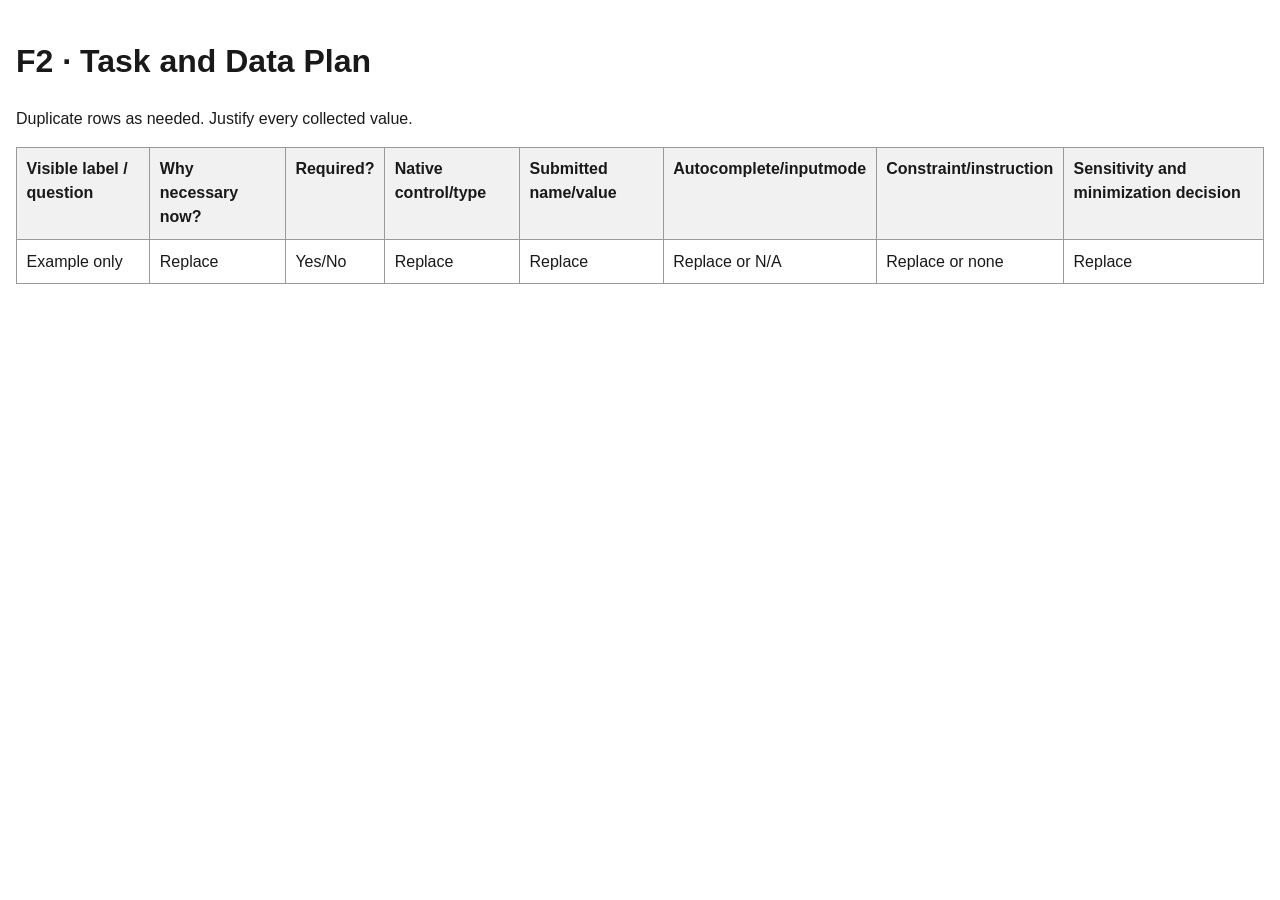
==== field-inventory-template.html @ 6241b1bb "Initial commit" ====
<!doctype html>
<html lang="en">
    <head>
        <meta charset="utf-8">
        <meta name="viewport" content="width=device-width,initial-scale=1">
        <title>Field Inventory</title>
        <style>
        body{
            font-family:Arial,sans-serif;
            line-height:1.5;
            max-width:80rem;
            margin:auto;
            padding:1rem;
            color:#191919;
        }
        table{
            width:100%;
            border-collapse:collapse;
        }
        th,td{
            padding:.6rem;
            border:1px solid #999;
            text-align:left;
            vertical-align:top;
        }
        th{
            background:#f1f1f1;
        }
        </style>
        </head>
        <body>
            <h1>F2 · Task and Data Plan</h1>
            <p>Duplicate rows as needed. Justify every collected value.</p>
            <table>
                <thead>
                    <tr>
                        <th>Visible label / question</th>
                        <th>Why necessary now?</th>
                        <th>Required?</th>
                        <th>Native control/type</th>
                        <th>Submitted name/value</th>
                        <th>Autocomplete/inputmode</th>
                        <th>Constraint/instruction</th>
                        <th>Sensitivity and minimization decision</th>
                    </tr>
                </thead>
                <tbody>
                    <tr>
                        <td>Example only</td>
                        <td>Replace</td>
                        <td>Yes/No</td>
                        <td>Replace</td>
                        <td>Replace</td>
                        <td>Replace or N/A</td>
                        <td>Replace or none</td>
                        <td>Replace</td>
                    </tr>
                </tbody>
            </table>
        </body>
        </html>
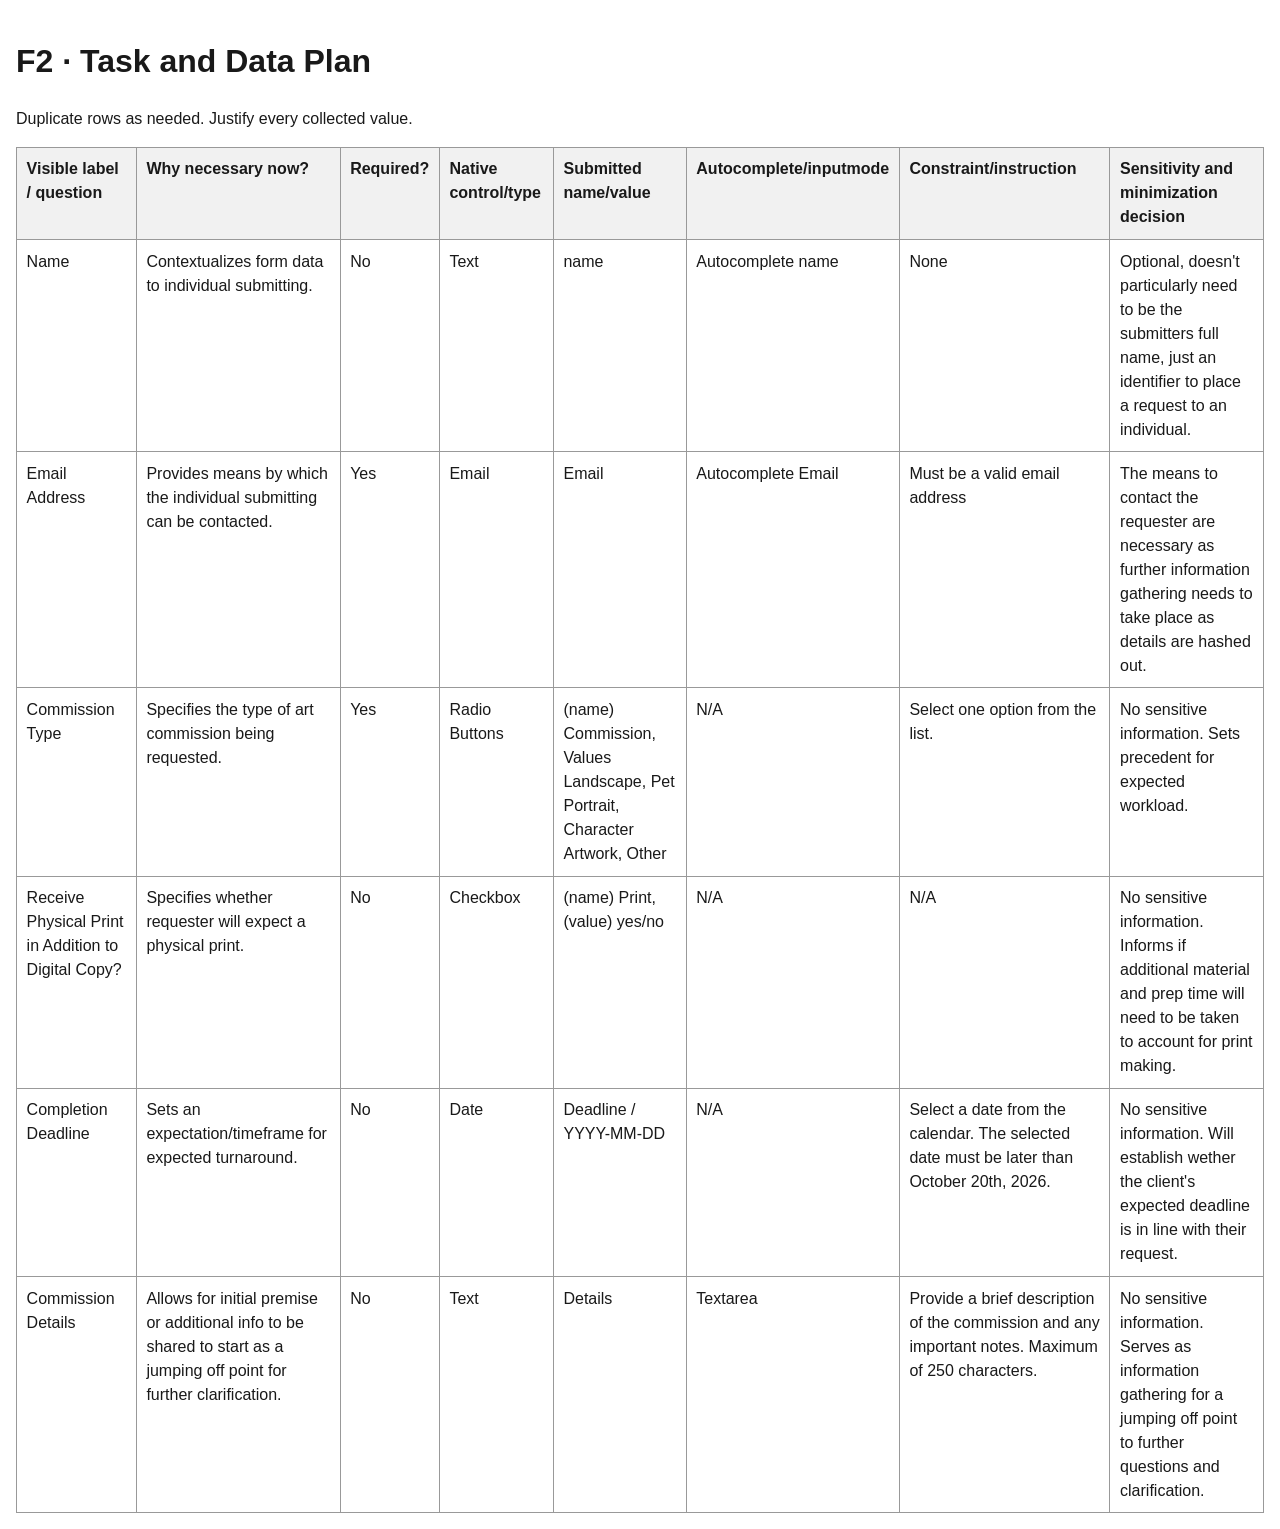
==== commit 369d9ec8: "Field Inventory and Form Field Replacement Filled out Field Inventory and replaced input elements an" ====
--- a/field-inventory-template.html
+++ b/field-inventory-template.html
@@ -46,14 +46,64 @@
                 </thead>
                 <tbody>
                     <tr>
-                        <td>Example only</td>
-                        <td>Replace</td>
-                        <td>Yes/No</td>
-                        <td>Replace</td>
-                        <td>Replace</td>
-                        <td>Replace or N/A</td>
-                        <td>Replace or none</td>
-                        <td>Replace</td>
+                        <td>Name</td>
+                        <td>Contextualizes form data to individual submitting.</td>
+                        <td>No</td>
+                        <td>Text</td>
+                        <td>name</td>
+                        <td>Autocomplete name</td>
+                        <td>None</td>
+                        <td>Optional, doesn't particularly need to be the submitters full name, just an identifier to place a request to an individual.</td>
+                    </tr>
+                    <tr>
+                        <td>Email Address</td>
+                        <td>Provides means by which the individual submitting can be contacted.</td>
+                        <td>Yes</td>
+                        <td>Email</td>
+                        <td>Email</td>
+                        <td>Autocomplete Email</td>
+                        <td>Must be a valid email address</td>
+                        <td>The means to contact the requester are necessary as further information gathering needs to take place as details are hashed out.</td>
+                    </tr>
+                    <tr>
+                        <td>Commission Type</td>
+                        <td>Specifies the type of art commission being requested.</td>
+                        <td>Yes</td>
+                        <td>Radio Buttons</td>
+                        <td>(name) Commission, Values Landscape, Pet Portrait, Character Artwork, Other</td>
+                        <td>N/A</td>
+                        <td>Select one option from the list.</td>
+                        <td>No sensitive information. Sets precedent for expected workload.</td>
+                    </tr>
+                    <tr>
+                        <td>Receive Physical Print in Addition to Digital Copy?</td>
+                        <td>Specifies whether requester will expect a physical print.</td>
+                        <td>No</td>
+                        <td>Checkbox</td>
+                        <td>(name) Print, (value) yes/no</td>
+                        <td>N/A</td>
+                        <td>N/A</td>
+                        <td>No sensitive information. Informs if additional material and prep time will need to be taken to account for print making.</td>
+                    </tr>
+                    <tr>
+                        <td>Completion Deadline</td>
+                        <td>Sets an expectation/timeframe for expected turnaround.</td>
+                        <td>No</td>
+                        <td>Date</td>
+                        <td>Deadline / YYYY-MM-DD</td>
+                        <td>N/A</td>
+                        <td>Select a date from the calendar. The selected date must be later than October 20th, 2026.</td>
+                        <td>No sensitive information. Will establish wether the client's expected deadline is in line with their request.</td>
+                    </tr>
+                    <tr>
+                        <td>Commission Details</td>
+                        <td>Allows for initial premise or additional info to be shared to start as a jumping off point for further clarification.</td>
+                        <td>No</td>
+                        <td>Text</td>
+                        <td>Details</td>
+                        <td>Textarea</td>
+                        <td>Provide a brief description of the commission and any important notes. Maximum of 250 characters.</td>
+                        <td>No sensitive information. Serves as information gathering for a jumping off point to further questions and clarification.</td>
                     </tr>
                 </tbody>
             </table>
